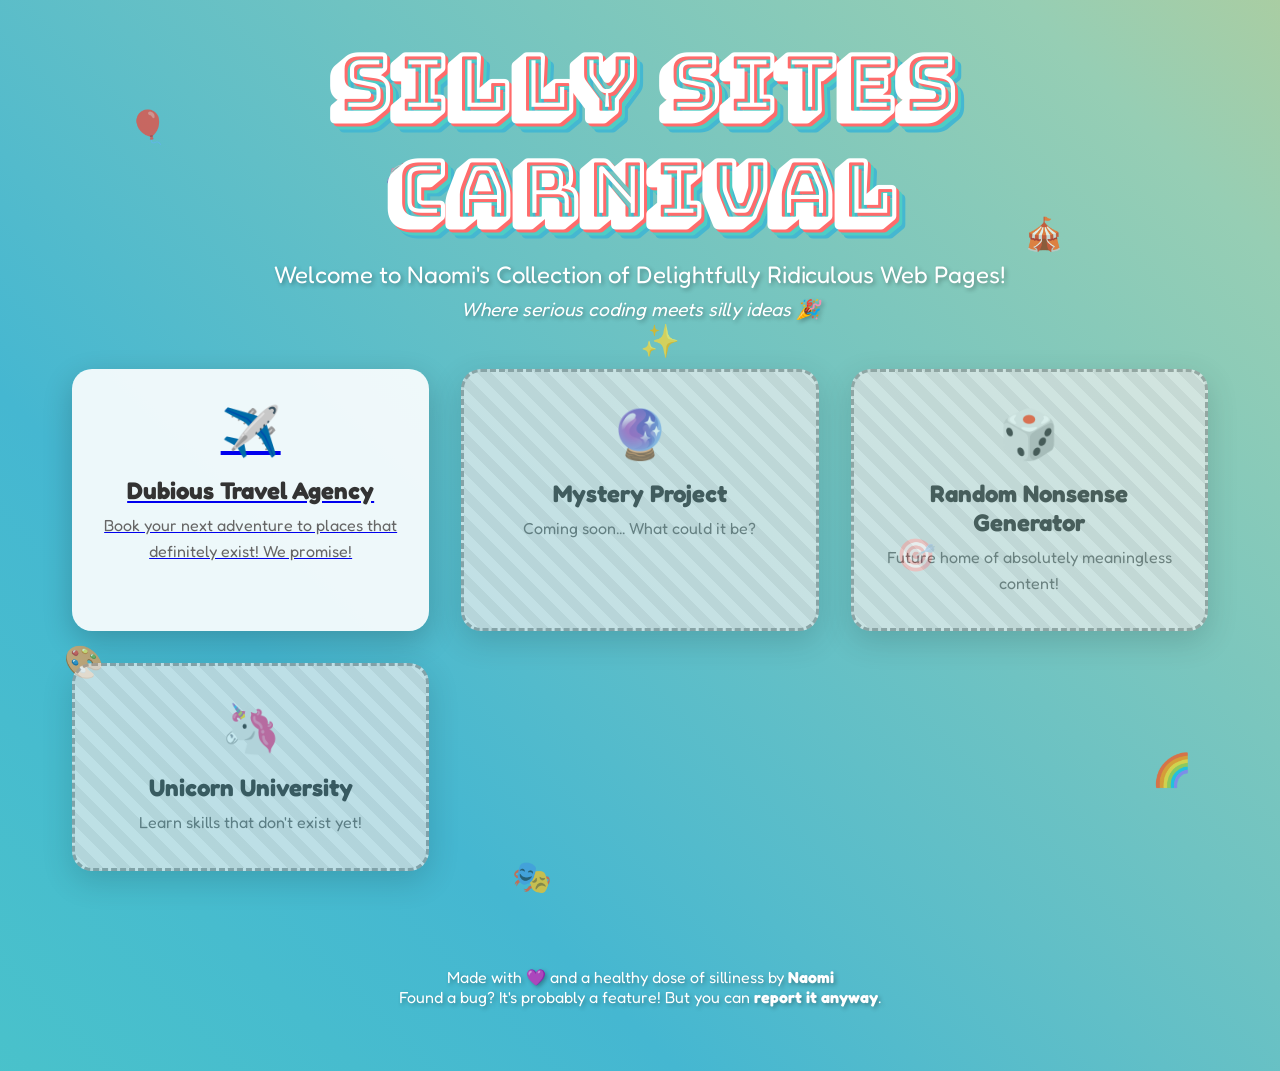
==== index.html @ 51d68935 "feat: init" ====
<!DOCTYPE html>
<html lang="en">
<head>
    <meta charset="UTF-8">
    <meta name="viewport" content="width=device-width, initial-scale=1.0">
    <title>🎪 Naomi's Silly Sites Carnival 🎪</title>
    <style>
        @import url('https://fonts.googleapis.com/css2?family=Bungee+Shade&family=Fredoka:wght@400;700&display=swap');

        * {
            margin: 0;
            padding: 0;
            box-sizing: border-box;
        }

        body {
            font-family: 'Fredoka', cursive;
            background: linear-gradient(45deg, #ff6b6b, #4ecdc4, #45b7d1, #96ceb4, #feca57, #ff9ff3);
            background-size: 300% 300%;
            animation: gradientShift 10s ease infinite;
            min-height: 100vh;
            overflow-x: hidden;
            position: relative;
        }

        @keyframes gradientShift {
            0% { background-position: 0% 50%; }
            50% { background-position: 100% 50%; }
            100% { background-position: 0% 50%; }
        }

        /* Floating background elements */
        .floating-emoji {
            position: absolute;
            font-size: 2rem;
            animation: float 15s infinite ease-in-out;
            opacity: 0.7;
            user-select: none;
            cursor: pointer;
            transition: transform 0.3s;
        }

        .floating-emoji:hover {
            transform: scale(1.5) rotate(360deg);
        }

        @keyframes float {
            0%, 100% {
                transform: translateY(0) translateX(0) rotate(0deg);
            }
            25% {
                transform: translateY(-100px) translateX(50px) rotate(90deg);
            }
            50% {
                transform: translateY(-50px) translateX(-50px) rotate(180deg);
            }
            75% {
                transform: translateY(-150px) translateX(100px) rotate(270deg);
            }
        }

        /* Main container */
        .container {
            max-width: 1200px;
            margin: 0 auto;
            padding: 2rem;
            position: relative;
            z-index: 10;
        }

        /* Header */
        .header {
            text-align: center;
            margin-bottom: 3rem;
            animation: bounceIn 1s ease-out;
        }

        @keyframes bounceIn {
            0% {
                transform: scale(0);
                opacity: 0;
            }
            60% {
                transform: scale(1.2);
            }
            100% {
                transform: scale(1);
                opacity: 1;
            }
        }

        h1 {
            font-family: 'Bungee Shade', cursive;
            font-size: clamp(2.5rem, 8vw, 5rem);
            color: #fff;
            text-shadow: 3px 3px 0 #ff6b6b, 6px 6px 0 #4ecdc4, 9px 9px 0 #45b7d1;
            margin-bottom: 1rem;
            animation: wiggle 2s ease-in-out infinite;
        }

        @keyframes wiggle {
            0%, 100% { transform: rotate(-3deg); }
            50% { transform: rotate(3deg); }
        }

        .subtitle {
            font-size: 1.5rem;
            color: #fff;
            text-shadow: 2px 2px 4px rgba(0,0,0,0.3);
            margin-bottom: 0.5rem;
        }

        .tagline {
            font-size: 1.2rem;
            color: #fff;
            text-shadow: 2px 2px 4px rgba(0,0,0,0.3);
            font-style: italic;
        }

        /* Site cards */
        .sites-grid {
            display: grid;
            grid-template-columns: repeat(auto-fill, minmax(300px, 1fr));
            gap: 2rem;
            margin-top: 3rem;
        }

        .site-card {
            background: rgba(255, 255, 255, 0.9);
            border-radius: 20px;
            padding: 2rem;
            text-align: center;
            transition: all 0.3s ease;
            position: relative;
            overflow: hidden;
            cursor: pointer;
            animation: slideUp 0.6s ease-out;
            animation-fill-mode: backwards;
            box-shadow: 0 10px 30px rgba(0,0,0,0.2);
        }

        .site-card::before {
            content: '';
            position: absolute;
            top: -50%;
            left: -50%;
            width: 200%;
            height: 200%;
            background: linear-gradient(45deg, transparent, rgba(255,255,255,0.3), transparent);
            transform: rotate(45deg);
            transition: all 0.6s;
            opacity: 0;
        }

        .site-card:hover::before {
            animation: shine 0.6s ease-out;
        }

        @keyframes shine {
            0% {
                top: -50%;
                left: -50%;
                opacity: 0;
            }
            50% {
                opacity: 1;
            }
            100% {
                top: 150%;
                left: 150%;
                opacity: 0;
            }
        }

        .site-card:hover {
            transform: translateY(-10px) scale(1.05);
            box-shadow: 0 20px 40px rgba(0,0,0,0.3);
            background: linear-gradient(135deg, #667eea 0%, #764ba2 100%);
        }

        .site-card:hover .site-icon,
        .site-card:hover .site-title,
        .site-card:hover .site-description {
            color: #fff;
        }

        @keyframes slideUp {
            from {
                transform: translateY(30px);
                opacity: 0;
            }
            to {
                transform: translateY(0);
                opacity: 1;
            }
        }

        .site-card:nth-child(1) { animation-delay: 0.1s; }
        .site-card:nth-child(2) { animation-delay: 0.2s; }
        .site-card:nth-child(3) { animation-delay: 0.3s; }
        .site-card:nth-child(4) { animation-delay: 0.4s; }

        .site-icon {
            font-size: 3rem;
            margin-bottom: 1rem;
            animation: bounce 2s infinite;
        }

        @keyframes bounce {
            0%, 100% { transform: translateY(0); }
            50% { transform: translateY(-10px); }
        }

        .site-title {
            font-size: 1.5rem;
            font-weight: 700;
            margin-bottom: 0.5rem;
            color: #333;
        }

        .site-description {
            color: #666;
            line-height: 1.6;
        }

        /* Coming soon card */
        .coming-soon {
            background: repeating-linear-gradient(
                45deg,
                #f0f0f0,
                #f0f0f0 10px,
                #e0e0e0 10px,
                #e0e0e0 20px
            );
            border: 3px dashed #999;
            cursor: not-allowed;
            opacity: 0.7;
        }

        .coming-soon:hover {
            transform: none;
            background: repeating-linear-gradient(
                45deg,
                #f0f0f0,
                #f0f0f0 10px,
                #e0e0e0 10px,
                #e0e0e0 20px
            );
        }

        /* Fun cursor trail effect */
        .cursor-trail {
            position: fixed;
            width: 20px;
            height: 20px;
            background: radial-gradient(circle, rgba(255,255,255,0.8) 0%, transparent 70%);
            border-radius: 50%;
            pointer-events: none;
            z-index: 9999;
            transition: transform 0.1s ease;
        }

        /* Footer */
        .footer {
            text-align: center;
            margin-top: 4rem;
            padding: 2rem;
            color: #fff;
            text-shadow: 2px 2px 4px rgba(0,0,0,0.3);
        }

        .footer a {
            color: #fff;
            text-decoration: none;
            font-weight: 700;
            border-bottom: 2px solid transparent;
            transition: border-color 0.3s;
        }

        .footer a:hover {
            border-color: #fff;
        }

        /* Responsive */
        @media (max-width: 768px) {
            .sites-grid {
                grid-template-columns: 1fr;
            }

            h1 {
                font-size: 2.5rem;
            }
        }

        /* Accessibility */
        .site-card:focus-visible {
            outline: 3px solid #4ecdc4;
            outline-offset: 3px;
        }

        /* Fun loading animation */
        .loading-dots {
            display: inline-block;
        }

        .loading-dots span {
            display: inline-block;
            animation: loadingDot 1.4s infinite;
        }

        .loading-dots span:nth-child(1) { animation-delay: 0s; }
        .loading-dots span:nth-child(2) { animation-delay: 0.2s; }
        .loading-dots span:nth-child(3) { animation-delay: 0.4s; }

        @keyframes loadingDot {
            0%, 80%, 100% {
                transform: scale(1);
                opacity: 1;
            }
            40% {
                transform: scale(1.3);
                opacity: 0.5;
            }
        }
    </style>
</head>
<body>
    <!-- Floating background elements -->
    <div class="floating-emoji" style="top: 10%; left: 10%; animation-delay: 0s;">🎈</div>
    <div class="floating-emoji" style="top: 20%; left: 80%; animation-delay: 2s;">🎪</div>
    <div class="floating-emoji" style="top: 60%; left: 5%; animation-delay: 4s;">🎨</div>
    <div class="floating-emoji" style="top: 70%; left: 90%; animation-delay: 6s;">🌈</div>
    <div class="floating-emoji" style="top: 30%; left: 50%; animation-delay: 8s;">✨</div>
    <div class="floating-emoji" style="top: 80%; left: 40%; animation-delay: 10s;">🎭</div>
    <div class="floating-emoji" style="top: 50%; left: 70%; animation-delay: 12s;">🎯</div>
    <div class="floating-emoji" style="top: 15%; left: 30%; animation-delay: 14s;">🎡</div>

    <div class="container">
        <header class="header">
            <h1>Silly Sites Carnival</h1>
            <p class="subtitle">Welcome to Naomi's Collection of Delightfully Ridiculous Web Pages!</p>
            <p class="tagline">Where serious coding meets silly ideas 🎉</p>
        </header>

        <main class="sites-grid">
            <a href="/travel-agency/" class="site-card" tabindex="0">
                <div class="site-icon">✈️</div>
                <h2 class="site-title">Dubious Travel Agency</h2>
                <p class="site-description">Book your next adventure to places that definitely exist! We promise!</p>
            </a>

            <div class="site-card coming-soon" tabindex="0">
                <div class="site-icon">🔮</div>
                <h2 class="site-title">Mystery Project</h2>
                <p class="site-description">Coming soon<span class="loading-dots"><span>.</span><span>.</span><span>.</span></span> What could it be?</p>
            </div>

            <div class="site-card coming-soon" tabindex="0">
                <div class="site-icon">🎲</div>
                <h2 class="site-title">Random Nonsense Generator</h2>
                <p class="site-description">Future home of absolutely meaningless content!</p>
            </div>

            <div class="site-card coming-soon" tabindex="0">
                <div class="site-icon">🦄</div>
                <h2 class="site-title">Unicorn University</h2>
                <p class="site-description">Learn skills that don't exist yet!</p>
            </div>
        </main>

        <footer class="footer">
            <p>Made with 💜 and a healthy dose of silliness by <a href="https://www.nhcarrigan.com">Naomi</a></p>
            <p>Found a bug? It's probably a feature! But you can <a href="https://support.nhcarrigan.com">report it anyway</a>.</p>
        </footer>
    </div>

    <script>
        // Add some interactive silliness!
        const emojis = ['🎈', '🎪', '🎨', '🌈', '✨', '🎭', '🎯', '🎡', '🎉', '🎊', '🎠', '🎢'];

        // Click floating emojis to change them
        document.querySelectorAll('.floating-emoji').forEach(emoji => {
            emoji.addEventListener('click', function() {
                const randomEmoji = emojis[Math.floor(Math.random() * emojis.length)];
                this.textContent = randomEmoji;

                // Burst effect
                const burst = document.createElement('div');
                burst.style.position = 'absolute';
                burst.style.left = '50%';
                burst.style.top = '50%';
                burst.style.transform = 'translate(-50%, -50%)';
                burst.style.fontSize = '3rem';
                burst.textContent = randomEmoji;
                burst.style.animation = 'burst 0.6s ease-out forwards';
                this.appendChild(burst);

                setTimeout(() => burst.remove(), 600);
            });
        });

        // Create cursor trail on mouse move
        let mouseX = 0, mouseY = 0;
        const trails = [];
        const maxTrails = 10;

        document.addEventListener('mousemove', (e) => {
            mouseX = e.clientX;
            mouseY = e.clientY;

            if (trails.length >= maxTrails) {
                const oldTrail = trails.shift();
                oldTrail.remove();
            }

            const trail = document.createElement('div');
            trail.className = 'cursor-trail';
            trail.style.left = mouseX + 'px';
            trail.style.top = mouseY + 'px';
            trail.style.background = `hsl(${Math.random() * 360}, 100%, 70%)`;
            document.body.appendChild(trail);
            trails.push(trail);

            setTimeout(() => {
                trail.style.transform = 'scale(0)';
                setTimeout(() => {
                    const index = trails.indexOf(trail);
                    if (index > -1) trails.splice(index, 1);
                    trail.remove();
                }, 300);
            }, 100);
        });

        // Add burst animation
        const style = document.createElement('style');
        style.textContent = `
            @keyframes burst {
                0% {
                    transform: translate(-50%, -50%) scale(1);
                    opacity: 1;
                }
                100% {
                    transform: translate(-50%, -50%) scale(3);
                    opacity: 0;
                }
            }
        `;
        document.head.appendChild(style);

        // Console easter egg
        console.log('%c🎪 Welcome to the Silly Sites Carnival! 🎪', 'font-size: 24px; color: #ff6b6b; font-weight: bold; text-shadow: 2px 2px 4px rgba(0,0,0,0.3);');
        console.log('%cYou found the secret console message! Here\'s a joke:', 'font-size: 16px; color: #4ecdc4;');
        console.log('%cWhy do programmers prefer dark mode?\n\nBecause light attracts bugs! 🐛', 'font-size: 14px; color: #45b7d1;');
    </script>
</body>
<script defer="" src="https://analytics.nhcarrigan.com/js/pa-YUXAn1vhhRttySUAw_LMN.js"></script>
<script>
    window.plausible=window.plausible||function(){(plausible.q=plausible.q||[]).push(arguments)},plausible.init=plausible.init||function(i){plausible.o=i||{}};
    plausible.init({
      customProperties: {
        domain: "silly.nhcarrigan.com",
        page: "NHCarrigan - Software Engineering & Community Management",
        path: "/",
      },
    })
  </script>
<script async="" src="https://pagead2.googlesyndication.com/pagead/js/adsbygoogle.js?client=ca-pub-3569924701890974" crossorigin="anonymous"></script>
</html>
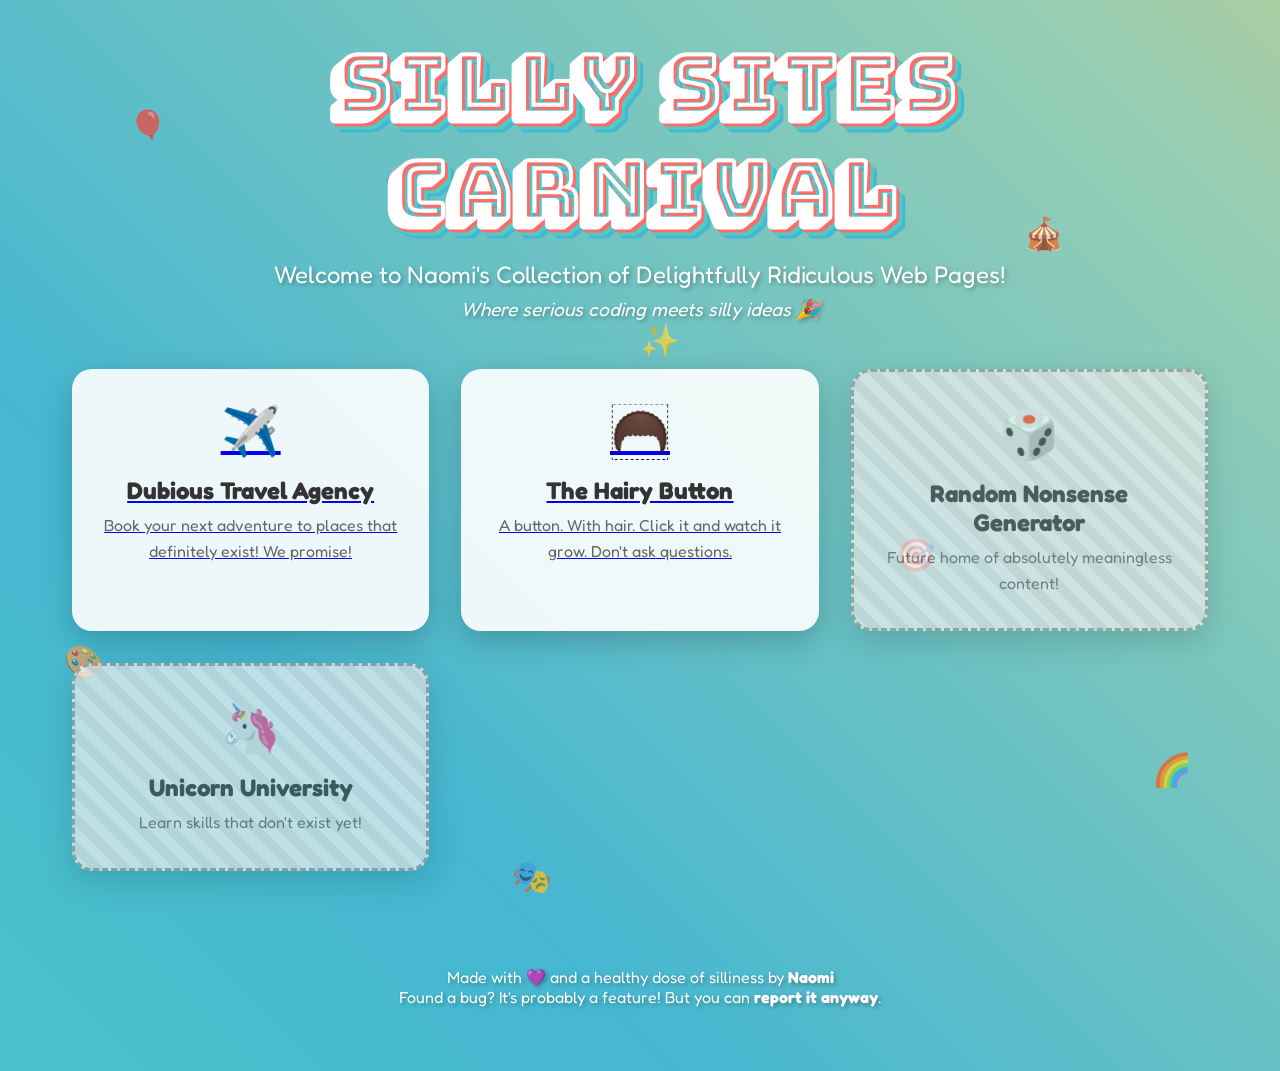
==== commit e2d2f02d: "feat: hairy button" ====
--- a/index.html
+++ b/index.html
@@ -349,11 +349,11 @@
                 <p class="site-description">Book your next adventure to places that definitely exist! We promise!</p>
             </a>
 
-            <div class="site-card coming-soon" tabindex="0">
-                <div class="site-icon">🔮</div>
-                <h2 class="site-title">Mystery Project</h2>
-                <p class="site-description">Coming soon<span class="loading-dots"><span>.</span><span>.</span><span>.</span></span> What could it be?</p>
-            </div>
+            <a href="/hairy-button/" class="site-card" tabindex="0">
+                <div class="site-icon">🦱</div>
+                <h2 class="site-title">The Hairy Button</h2>
+                <p class="site-description">A button. With hair. Click it and watch it grow. Don't ask questions.</p>
+            </a>
 
             <div class="site-card coming-soon" tabindex="0">
                 <div class="site-icon">🎲</div>
